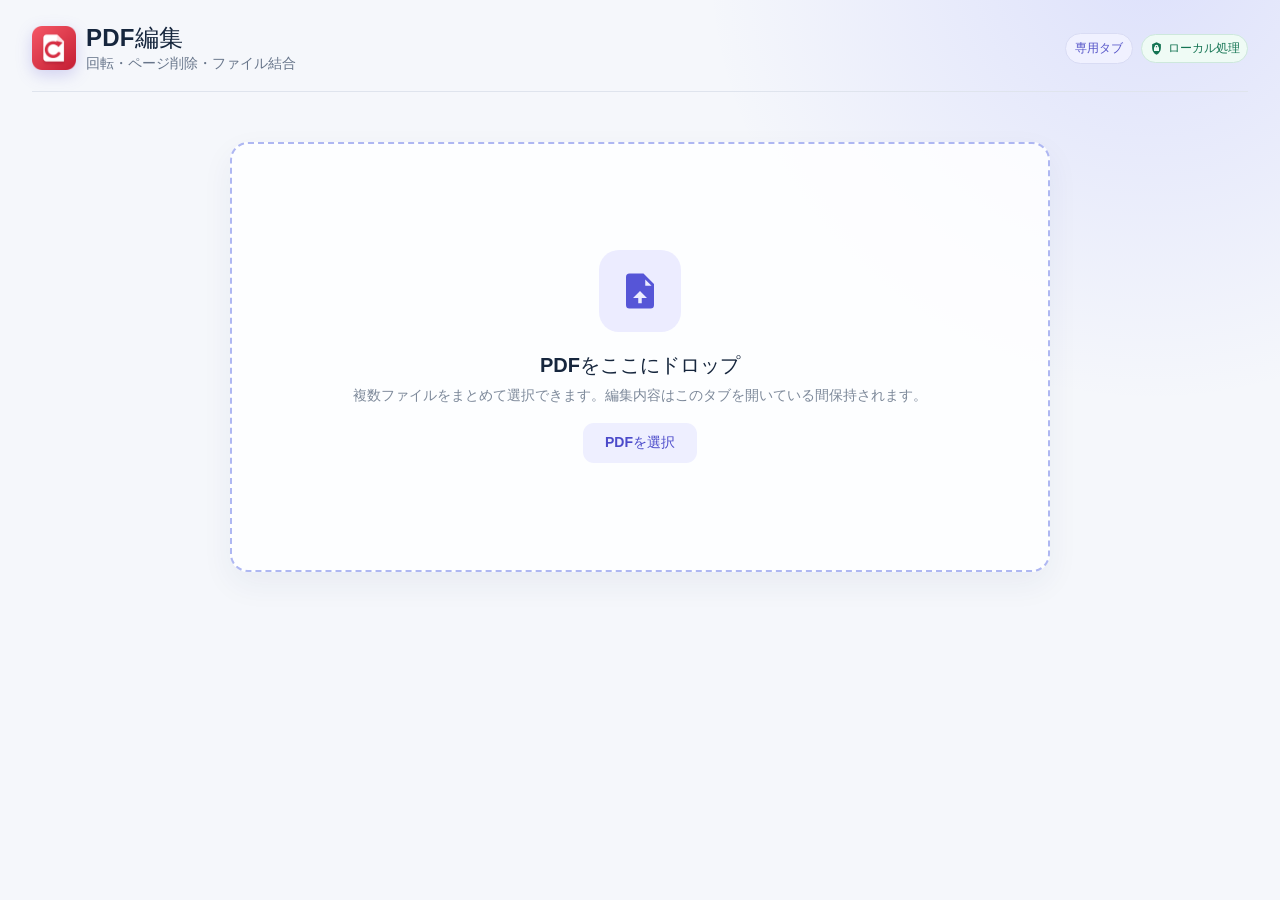
==== editor.html @ ee02cafa "initial" ====
<!doctype html>
<html lang="ja">
  <head>
    <meta charset="utf-8">
    <meta name="viewport" content="width=device-width, initial-scale=1">
    <title>PDF 回転・削除・結合</title>
    <link rel="stylesheet" href="editor.css">
  </head>
  <body>
    <main class="app">
      <header class="app-header">
        <div class="brand">
          <img src="icons/icon-48.png" width="44" height="44" alt="">
          <div>
            <h1>PDF編集</h1>
            <p>回転・ページ削除・ファイル結合</p>
          </div>
        </div>
        <div class="header-badges">
          <span class="tab-badge">専用タブ</span>
          <span class="local-badge" title="PDFは外部へ送信されません">
            <svg viewBox="0 0 24 24" aria-hidden="true">
              <path d="M12 2 5 5v6c0 4.7 2.9 9 7 11 4.1-2 7-6.3 7-11V5l-7-3Zm0 4a3 3 0 0 1 3 3v1h1v6H8v-6h1V9a3 3 0 0 1 3-3Zm0 2a1 1 0 0 0-1 1v1h2V9a1 1 0 0 0-1-1Z"/>
            </svg>
            ローカル処理
          </span>
        </div>
      </header>

      <section id="drop-zone" class="drop-zone" tabindex="0" role="button" aria-label="PDFファイルを選択">
        <input id="file-input" type="file" accept="application/pdf,.pdf" multiple hidden>
        <div class="drop-icon" aria-hidden="true">
          <svg viewBox="0 0 24 24">
            <path d="M14 2H6a2 2 0 0 0-2 2v16a2 2 0 0 0 2 2h12a2 2 0 0 0 2-2V8l-6-6Zm1 3.4L18.6 9H15V5.4ZM12 12l4 4h-3v3h-2v-3H8l4-4Z"/>
          </svg>
        </div>
        <strong>PDFをここにドロップ</strong>
        <span>複数ファイルをまとめて選択できます。編集内容はこのタブを開いている間保持されます。</span>
        <button id="choose-button" class="secondary-button" type="button">PDFを選択</button>
      </section>

      <section id="editor" class="editor" hidden>
        <div class="workspace-layout">
          <aside class="editor-sidebar">
            <section class="files-section" aria-labelledby="files-title">
              <div class="section-heading">
                <div>
                  <h2 id="files-title">結合するPDF</h2>
                  <p>上から順に連結します。ドラッグまたは矢印で並べ替えできます</p>
                </div>
                <button id="add-files-button" class="add-button" type="button">
                  <span aria-hidden="true">＋</span> 追加
                </button>
              </div>
              <div id="file-list" class="file-list" aria-label="結合するPDFの順番"></div>
            </section>

            <div class="save-panel">
              <button id="save-button" class="save-button" type="button">
                <svg viewBox="0 0 24 24" aria-hidden="true">
                  <path d="M5 20h14v-2H5v2ZM19 9h-4V3H9v6H5l7 7 7-7Z"/>
                </svg>
                <span id="save-label">編集後のPDFを保存</span>
              </button>
              <p class="privacy-note">元ファイルは変更されません。処理はこの端末内だけで行われます。</p>
            </div>
          </aside>

          <section class="pages-section" aria-labelledby="pages-title">
            <div class="section-heading pages-heading">
              <div>
                <h2 id="pages-title">ページ編集</h2>
                <p>クリックで複数選択、上部のグリップをドラッグしてページ順を変更できます</p>
              </div>
              <span id="page-count" class="page-count"></span>
            </div>

            <div class="selection-toolbar">
              <span id="selected-count">選択なし</span>
              <div class="selection-actions">
                <button id="select-all-button" class="toolbar-button" type="button">すべて選択</button>
                <button id="clear-selection-button" class="toolbar-button" type="button" disabled>解除</button>
                <button id="undo-delete-button" class="toolbar-button undo" type="button" hidden>削除を戻す</button>
                <button id="delete-selected-button" class="delete-button" type="button" disabled>
                  <svg viewBox="0 0 24 24" aria-hidden="true">
                    <path d="M7 21a2 2 0 0 1-2-2V7h14v12a2 2 0 0 1-2 2H7ZM9 17h2V10H9v7Zm4 0h2V10h-2v7Zm3.5-13-1-1h-7l-1 1H4v2h16V4h-3.5Z"/>
                  </svg>
                  選択ページを削除
                </button>
              </div>
            </div>

            <div id="page-grid" class="page-grid" aria-label="PDFのページ一覧"></div>
          </section>
        </div>
      </section>

      <div id="status" class="status" role="status" aria-live="polite"></div>
    </main>

    <script src="vendor/pdf-lib.min.js"></script>
    <script src="pdf-core.js"></script>
    <script type="module" src="editor.js"></script>
  </body>
</html>
---- editor.css ----
:root {
  color-scheme: light;
  font-family: "Segoe UI", "Yu Gothic UI", "Meiryo", sans-serif;
  color: #16263d;
  background: #f5f7fb;
  font-synthesis: none;
}

* {
  box-sizing: border-box;
}

[hidden] {
  display: none !important;
}

body {
  min-width: 720px;
  min-height: 100vh;
  margin: 0;
  overflow-x: hidden;
  font-size: 16px;
  background:
    radial-gradient(circle at 90% -5%, rgba(85, 98, 255, 0.15), transparent 30%),
    #f5f7fb;
}

button {
  font: inherit;
}

.app {
  width: min(1480px, 100%);
  min-height: 100vh;
  margin: 0 auto;
  padding: 24px 32px 48px;
}

.app-header,
.brand,
.header-badges,
.section-heading,
.file-row,
.file-actions,
.selection-toolbar,
.selection-actions,
.local-badge {
  display: flex;
  align-items: center;
}

.app-header {
  justify-content: space-between;
  gap: 12px;
  margin-bottom: 22px;
  padding-bottom: 18px;
  border-bottom: 1px solid #dfe4ed;
}

.brand {
  min-width: 0;
  gap: 10px;
}

.brand img {
  flex: 0 0 auto;
  filter: drop-shadow(0 5px 8px rgba(67, 57, 202, 0.2));
}

h1,
h2,
p {
  margin: 0;
}

h1 {
  font-size: 24px;
  line-height: 1.2;
  letter-spacing: 0.01em;
}

.brand p {
  margin-top: 2px;
  color: #67758a;
  font-size: 14px;
}

.header-badges {
  gap: 8px;
}

.tab-badge {
  padding: 6px 9px;
  border: 1px solid #d9dcf4;
  border-radius: 999px;
  color: #5554c8;
  background: #f0f1ff;
  font-size: 12px;
  font-weight: 800;
}

.local-badge {
  flex: 0 0 auto;
  gap: 4px;
  padding: 5px 7px;
  border: 1px solid #cde8dc;
  border-radius: 999px;
  color: #147453;
  background: #effbf5;
  font-size: 12px;
  font-weight: 700;
}

.local-badge svg {
  width: 15px;
  height: 15px;
  fill: currentColor;
}

.drop-zone {
  display: flex;
  width: min(820px, 100%);
  min-height: 430px;
  margin: 50px auto 0;
  padding: 46px 28px;
  flex-direction: column;
  align-items: center;
  justify-content: center;
  border: 2px dashed #aeb7f2;
  border-radius: 18px;
  outline: none;
  background: rgba(255, 255, 255, 0.82);
  box-shadow: 0 12px 32px rgba(38, 48, 94, 0.06);
  cursor: pointer;
  transition: border-color 150ms ease, background 150ms ease, transform 150ms ease;
}

.drop-zone:hover,
.drop-zone:focus-visible,
.drop-zone.dragging {
  border-color: #5857db;
  background: #fafaff;
}

.drop-zone.dragging {
  transform: scale(1.01);
}

.drop-icon {
  display: grid;
  width: 82px;
  height: 82px;
  margin-bottom: 20px;
  place-items: center;
  border-radius: 20px;
  color: #5655d7;
  background: #ececff;
}

.drop-icon svg {
  width: 42px;
  height: 42px;
  fill: currentColor;
}

.drop-zone strong {
  font-size: 20px;
}

.drop-zone > span {
  margin: 8px 0 18px;
  color: #7d899a;
  font-size: 14px;
}

.secondary-button,
.save-button {
  border: 0;
  border-radius: 11px;
  font-weight: 700;
  cursor: pointer;
}

.secondary-button {
  padding: 11px 22px;
  font-size: 14px;
  color: #4b4aca;
  background: #eeefff;
}

.secondary-button:hover {
  background: #e4e5ff;
}

.editor {
  animation: appear 180ms ease-out;
}

.workspace-layout {
  display: grid;
  grid-template-columns: 400px minmax(0, 1fr);
  align-items: start;
  gap: 24px;
}

.editor-sidebar {
  position: sticky;
  top: 20px;
  display: flex;
  max-height: calc(100vh - 40px);
  padding: 16px;
  flex-direction: column;
  gap: 16px;
  border: 1px solid #dfe4ed;
  border-radius: 16px;
  background: rgba(255, 255, 255, 0.84);
  box-shadow: 0 9px 28px rgba(31, 42, 79, 0.08);
  backdrop-filter: blur(8px);
}

@keyframes appear {
  from {
    opacity: 0;
    transform: translateY(4px);
  }
}

.files-section,
.pages-section {
  min-width: 0;
}

.section-heading {
  justify-content: space-between;
  gap: 10px;
  margin: 0 1px 8px;
}

.section-heading h2 {
  font-size: 17px;
  font-weight: 800;
}

.section-heading p {
  margin-top: 4px;
  color: #7a8799;
  font-size: 13px;
}

.add-button {
  flex: 0 0 auto;
  padding: 7px 10px;
  border: 1px solid #cfd3f5;
  border-radius: 9px;
  color: #4d4bc9;
  background: #f5f5ff;
  font-size: 13px;
  font-weight: 800;
  cursor: pointer;
}

.add-button:hover {
  border-color: #a9adee;
  background: #eaeaff;
}

.file-list {
  display: flex;
  max-height: calc(100vh - 260px);
  padding: 6px;
  flex-direction: column;
  gap: 6px;
  overflow-y: auto;
  border: 1px solid #dfe4ed;
  border-radius: 13px;
  background: #e9edf4;
}

.file-row {
  gap: 10px;
  min-height: 64px;
  padding: 9px;
  border: 1px solid #dce1ea;
  border-radius: 10px;
  background: #fff;
  box-shadow: 0 2px 7px rgba(31, 42, 79, 0.06);
  cursor: grab;
}

.file-row:active {
  cursor: grabbing;
}

.file-row.dragging {
  opacity: 0.5;
}

.file-row.drag-over {
  border-color: #6765e4;
  box-shadow: 0 0 0 2px rgba(103, 101, 228, 0.14);
}

.file-order {
  display: grid;
  width: 34px;
  height: 40px;
  flex: 0 0 auto;
  place-items: center;
  border-radius: 8px;
  color: #fff;
  background: linear-gradient(145deg, #ee5d65, #cb3644);
  font-size: 13px;
  font-weight: 900;
}

.file-info {
  min-width: 0;
  flex: 1;
}

.file-info strong,
.file-info span {
  display: block;
}

.file-info strong {
  overflow: hidden;
  font-size: 14px;
  text-overflow: ellipsis;
  white-space: nowrap;
}

.file-info span {
  margin-top: 3px;
  color: #7a8799;
  font-size: 12px;
}

.file-actions {
  flex: 0 0 auto;
  gap: 5px;
}

.file-action {
  display: grid;
  width: 36px;
  height: 36px;
  flex: 0 0 auto;
  place-items: center;
  border: 1px solid #d6dce7;
  border-radius: 9px;
  color: #35465f;
  background: #f7f9fc;
  box-shadow: 0 1px 3px rgba(31, 42, 79, 0.08);
  cursor: pointer;
  transition: border-color 120ms ease, color 120ms ease, background 120ms ease, transform 120ms ease;
}

.file-action svg {
  width: 18px;
  height: 18px;
  fill: currentColor;
}

.file-action:hover {
  border-color: #8e9bb0;
  color: #17263c;
  background: #fff;
  transform: translateY(-1px);
}

.file-action.remove:hover {
  border-color: #e6a7af;
  color: #c62e42;
  background: #fff0f2;
}

.file-action:disabled {
  border-color: #e5e8ee;
  color: #b8c0cc;
  background: #f4f6f8;
  box-shadow: none;
  opacity: 0.72;
  cursor: default;
  transform: none;
}

.pages-section {
  min-width: 0;
  margin-top: 0;
}

.pages-heading {
  margin: 2px 1px 10px;
}

.page-count {
  flex: 0 0 auto;
  padding: 5px 8px;
  border-radius: 999px;
  color: #5554ce;
  background: #e9eaff;
  font-size: 13px;
  font-weight: 800;
}

.selection-toolbar {
  position: sticky;
  top: 16px;
  z-index: 5;
  min-height: 36px;
  margin-bottom: 12px;
  padding: 8px 10px 8px 12px;
  justify-content: space-between;
  gap: 7px;
  border: 1px solid #e0e4ed;
  border-radius: 10px;
  background: #fff;
  box-shadow: 0 5px 16px rgba(31, 42, 79, 0.08);
}

#selected-count {
  flex: 0 0 auto;
  color: #68768a;
  font-size: 12px;
  font-weight: 800;
}

.selection-actions {
  min-width: 0;
  justify-content: flex-end;
  gap: 6px;
}

.toolbar-button,
.delete-button {
  min-height: 36px;
  padding: 7px 12px;
  border-radius: 7px;
  font-size: 12px;
  font-weight: 800;
  cursor: pointer;
}

.toolbar-button {
  border: 0;
  color: #5554c8;
  background: #f0f1ff;
}

.toolbar-button:hover {
  background: #e5e6ff;
}

.toolbar-button.undo {
  color: #247358;
  background: #e9f8f1;
}

.delete-button {
  display: inline-flex;
  align-items: center;
  gap: 3px;
  border: 0;
  color: #fff;
  background: #ce4353;
}

.delete-button:hover {
  background: #b93646;
}

.delete-button svg {
  width: 15px;
  height: 15px;
  fill: currentColor;
}

.toolbar-button:disabled,
.delete-button:disabled {
  opacity: 0.38;
  cursor: default;
}

.page-grid {
  display: grid;
  padding: 14px;
  grid-template-columns: repeat(auto-fill, minmax(240px, 1fr));
  align-items: start;
  gap: 10px;
  overflow: visible;
  border: 1px solid #dfe4ed;
  border-radius: 14px;
  background: #e9edf4;
}

.empty-pages {
  grid-column: 1 / -1;
  padding: 34px 20px;
  color: #778397;
  font-size: 13px;
  font-weight: 700;
  line-height: 1.6;
  text-align: center;
}

.page-card {
  min-width: 0;
  padding: 7px;
  border: 2px solid transparent;
  border-radius: 11px;
  background: #fff;
  box-shadow: 0 3px 9px rgba(31, 42, 79, 0.07);
  transition: border-color 120ms ease, box-shadow 120ms ease;
}

.page-card.selected {
  border-color: #6563e6;
  box-shadow: 0 5px 14px rgba(67, 65, 201, 0.2);
}

.preview-surface {
  position: relative;
  display: grid;
  width: 100%;
  height: 280px;
  overflow: hidden;
  place-items: center;
  border-radius: 7px;
  cursor: pointer;
  background:
    linear-gradient(135deg, rgba(255, 255, 255, 0.72), rgba(237, 240, 246, 0.72)),
    repeating-conic-gradient(#eef1f6 0 25%, #e8ecf3 0 50%) 50% / 12px 12px;
}

.preview-surface canvas {
  max-width: 100%;
  max-height: 100%;
  border: 1px solid #d8dde6;
  background: #fff;
  box-shadow: 0 4px 11px rgba(31, 42, 79, 0.16);
}

.preview-placeholder {
  display: flex;
  flex-direction: column;
  align-items: center;
  gap: 8px;
  color: #8d98a8;
  font-size: 12px;
}

.preview-placeholder::before {
  width: 23px;
  height: 23px;
  border: 3px solid #d8dce5;
  border-top-color: #5a58dd;
  border-radius: 50%;
  content: "";
  animation: spin 850ms linear infinite;
}

@keyframes spin {
  to {
    transform: rotate(360deg);
  }
}

.preview-error {
  padding: 10px;
  color: #ac3e4d;
  font-size: 12px;
  line-height: 1.45;
  text-align: center;
}

.page-angle {
  position: absolute;
  top: 6px;
  right: 6px;
  z-index: 1;
  padding: 3px 6px;
  border-radius: 6px;
  color: #fff;
  background: rgba(79, 77, 202, 0.92);
  box-shadow: 0 2px 6px rgba(31, 42, 79, 0.2);
  font-size: 11px;
  font-weight: 800;
}

.page-select {
  position: absolute;
  top: 6px;
  left: 6px;
  z-index: 2;
  display: grid;
  width: 30px;
  height: 30px;
  place-items: center;
  border: 1px solid #cbd1dc;
  border-radius: 7px;
  color: transparent;
  background: rgba(255, 255, 255, 0.92);
  box-shadow: 0 2px 7px rgba(31, 42, 79, 0.15);
  font-size: 16px;
  font-weight: 900;
  cursor: pointer;
}

.page-select:hover {
  border-color: #7775e7;
}

.page-card.selected .page-select {
  border-color: #5654d6;
  color: #fff;
  background: #5654d6;
}

.page-drag-handle {
  position: absolute;
  top: 7px;
  left: 50%;
  z-index: 3;
  display: grid;
  width: 46px;
  height: 30px;
  padding: 0;
  place-items: center;
  border: 1px solid #cbd1dc;
  border-radius: 8px;
  color: #53637a;
  background: rgba(255, 255, 255, 0.94);
  box-shadow: 0 2px 7px rgba(31, 42, 79, 0.15);
  cursor: grab;
  transform: translateX(-50%);
}

.page-drag-handle:hover {
  border-color: #d94a5c;
  color: #c92b40;
  background: #fff5f6;
}

.page-drag-handle:active {
  cursor: grabbing;
}

.page-drag-handle svg {
  width: 22px;
  height: 22px;
  fill: currentColor;
}

.page-card.page-dragging {
  opacity: 0.45;
}

.page-card.drag-before {
  box-shadow: -7px 0 0 #d62d42, 0 5px 14px rgba(31, 42, 79, 0.16);
}

.page-card.drag-after {
  box-shadow: 7px 0 0 #d62d42, 0 5px 14px rgba(31, 42, 79, 0.16);
}

.page-controls {
  display: grid;
  margin-top: 7px;
  grid-template-columns: 44px 1fr 44px;
  align-items: center;
  gap: 5px;
}

.page-number {
  min-width: 0;
  color: #334157;
  font-size: 14px;
  font-weight: 800;
  text-align: center;
}

.page-number small {
  display: block;
  margin-top: 1px;
  color: #8b95a4;
  font-size: 11px;
  font-weight: 600;
  overflow: hidden;
  text-overflow: ellipsis;
  white-space: nowrap;
}

.page-rotate {
  display: grid;
  width: 44px;
  height: 38px;
  place-items: center;
  border: 1px solid #d9ddea;
  border-radius: 8px;
  color: #504fca;
  background: #f7f7ff;
  font-size: 22px;
  font-weight: 700;
  line-height: 1;
  cursor: pointer;
}

.page-rotate:hover {
  border-color: #aaaef0;
  color: #fff;
  background: #5b59dc;
}

.page-rotate:focus-visible {
  outline: 2px solid #6866e7;
  outline-offset: 2px;
}

.save-button {
  display: flex;
  width: 100%;
  height: 48px;
  margin-top: 0;
  align-items: center;
  justify-content: center;
  gap: 8px;
  color: #fff;
  background: linear-gradient(135deg, #242f4a, #182238);
  box-shadow: 0 8px 18px rgba(24, 34, 56, 0.19);
  font-size: 14px;
}

.save-button:hover {
  background: linear-gradient(135deg, #303c58, #202b42);
}

.save-button:disabled,
.secondary-button:disabled,
.add-button:disabled,
.page-rotate:disabled {
  opacity: 0.58;
  cursor: wait;
}

.save-button svg {
  width: 19px;
  height: 19px;
  fill: currentColor;
}

.status {
  position: fixed;
  right: 24px;
  bottom: 22px;
  z-index: 20;
  display: none;
  max-width: min(520px, calc(100vw - 48px));
  min-height: 0;
  padding: 10px 14px;
  border: 1px solid #bfe0d3;
  border-radius: 10px;
  color: #28775c;
  background: #f0fbf6;
  box-shadow: 0 7px 24px rgba(31, 42, 79, 0.15);
  font-size: 13px;
  font-weight: 700;
  text-align: left;
}

.status:not(:empty) {
  display: block;
}

.status.error {
  border-color: #efc8ce;
  color: #bd3948;
  background: #fff3f5;
}

.privacy-note {
  margin-top: 8px;
  color: #8b95a4;
  font-size: 11px;
  line-height: 1.45;
  text-align: center;
}

.save-panel {
  margin-top: auto;
}

::-webkit-scrollbar {
  width: 7px;
}

::-webkit-scrollbar-thumb {
  border: 2px solid transparent;
  border-radius: 999px;
  background: #b8c0ce;
  background-clip: content-box;
}

@media (max-width: 1050px) {
  body {
    min-width: 680px;
  }

  .app {
    padding: 20px 24px 40px;
  }

  .workspace-layout {
    grid-template-columns: 340px minmax(0, 1fr);
    gap: 18px;
  }

  .page-grid {
    grid-template-columns: repeat(auto-fill, minmax(205px, 1fr));
  }

  .preview-surface {
    height: 235px;
  }
}

@media (max-width: 780px) {
  body {
    min-width: 0;
  }

  .workspace-layout {
    display: block;
  }

  .editor-sidebar {
    position: static;
    max-height: none;
    margin-bottom: 18px;
  }

  .file-list {
    max-height: 210px;
  }

  .page-grid {
    grid-template-columns: repeat(2, minmax(0, 1fr));
  }
}
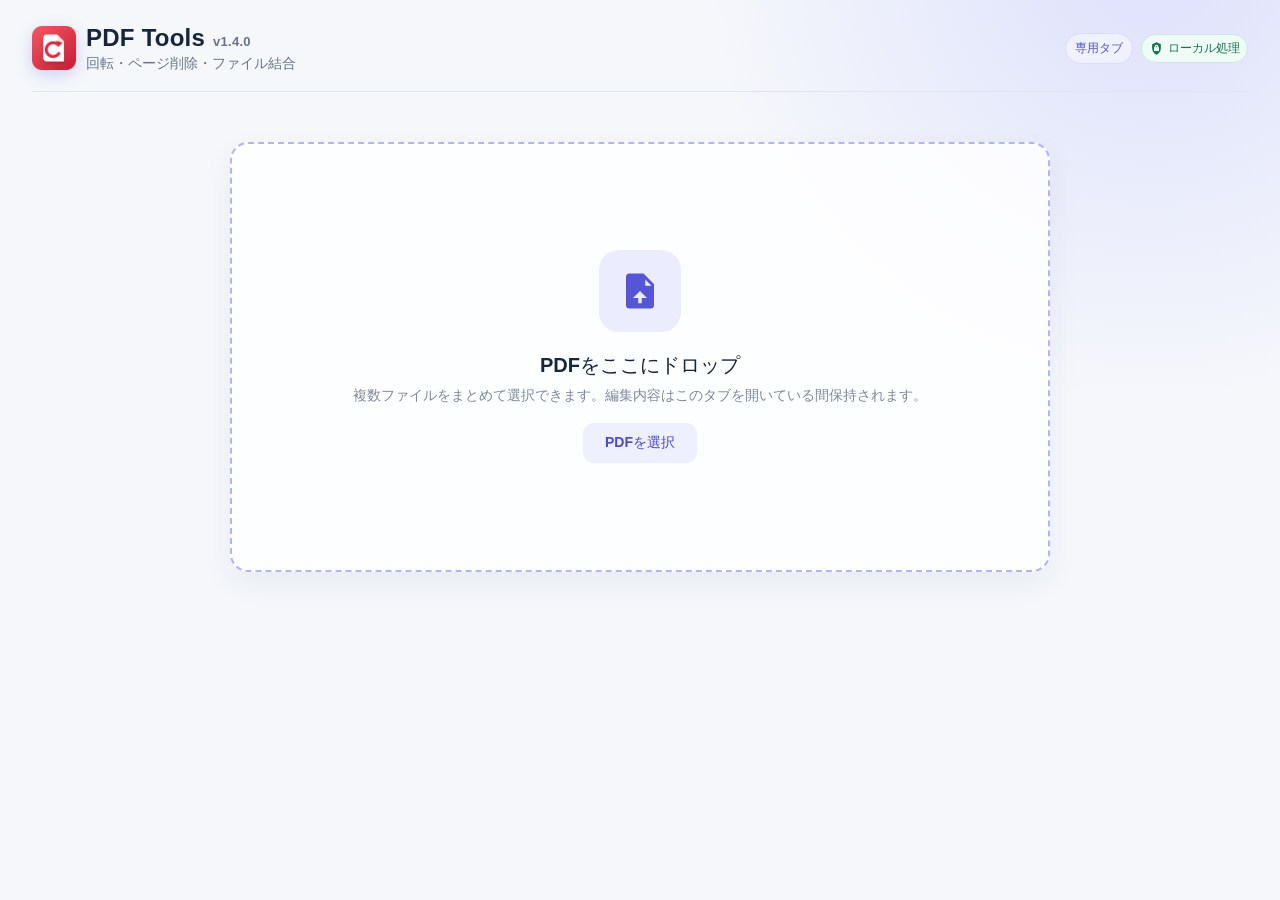
==== commit fff3b2f4: "Update app title branding" ====
--- a/editor.html
+++ b/editor.html
@@ -12,7 +12,7 @@
         <div class="brand">
           <img src="icons/icon-48.png" width="44" height="44" alt="">
           <div>
-            <h1>PDF編集</h1>
+            <h1><span>PDF Tools</span><span id="app-version" class="app-version">v1.4.0</span></h1>
             <p>回転・ページ削除・ファイル結合</p>
           </div>
         </div>
--- a/editor.css
+++ b/editor.css
@@ -74,9 +74,19 @@
 }
 
 h1 {
+  display: flex;
+  align-items: baseline;
+  gap: 8px;
   font-size: 24px;
   line-height: 1.2;
   letter-spacing: 0.01em;
+}
+
+.app-version {
+  color: #67758a;
+  font-size: 13px;
+  font-weight: 700;
+  letter-spacing: 0.02em;
 }
 
 .brand p {
